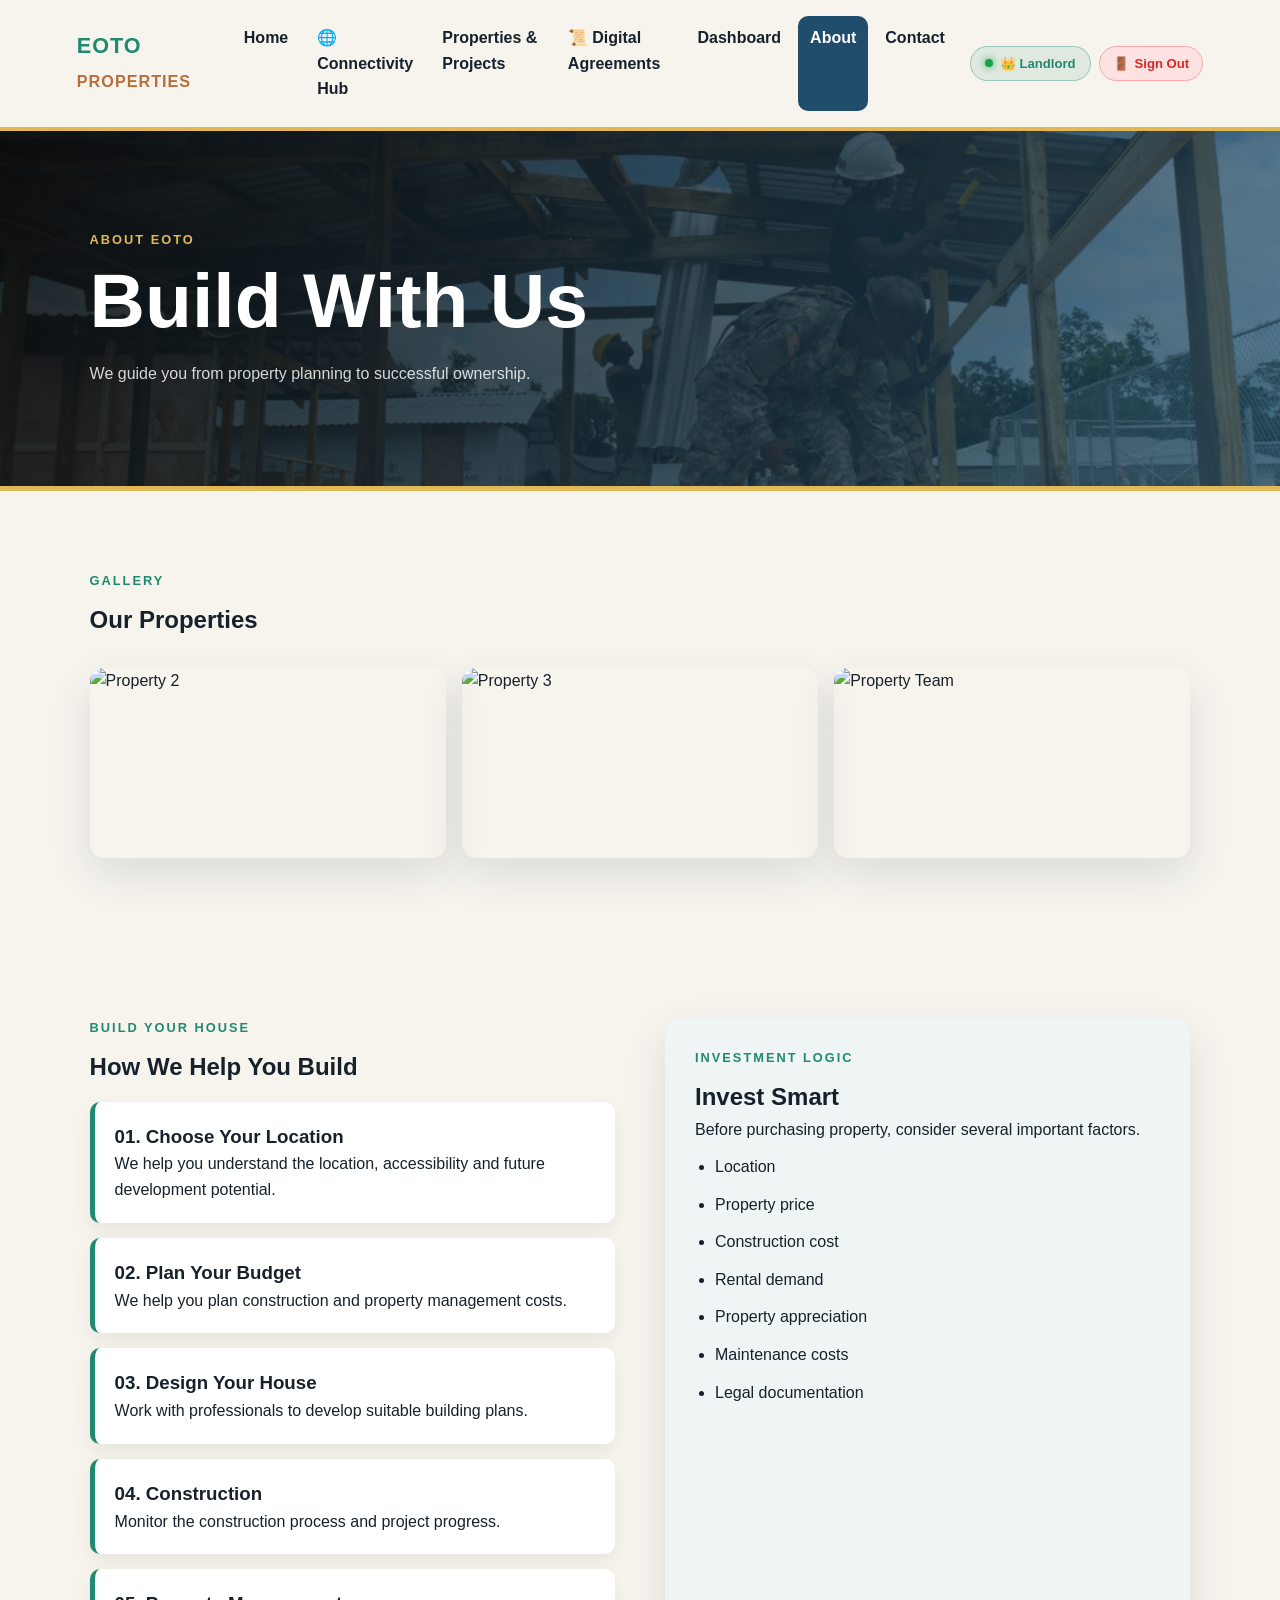
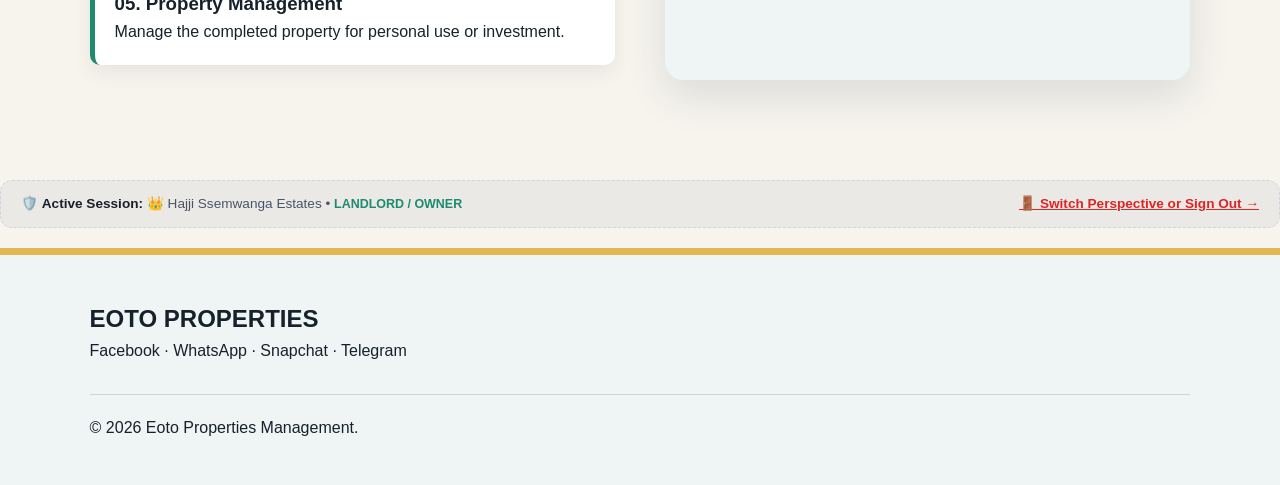
==== about.html @ 965876cd "Initial commit - all HTML, CSS, JS files included" ====
<!DOCTYPE html>
<html lang="en">

<head>

    <meta charset="UTF-8">

    <meta name="viewport"
          content="width=device-width, initial-scale=1.0">

    <title>About Eoto Properties</title>

        <link rel="stylesheet"
            href="css/styles.css">

</head>

<body>


<header class="header">

    <div class="logo">
        EOTO <span>PROPERTIES</span>
    </div>

    <button class="menu-button"
            id="menuButton">
        ☰
    </button>

    <nav id="navigation">
        <a href="home.html">Home</a>
        <a href="connectivity.html">🌐 Connectivity Hub</a>
        <a href="properties.html">Properties & Projects</a>
        <a href="agreements.html">📜 Digital Agreements</a>
        <a href="dashboard.html">Dashboard</a>
        <a href="about.html" class="active">About</a>
        <a href="contact.html">Contact</a>
        <a href="signout.html">Sign Out</a>
    </nav>

</header>


<section class="page-banner about-banner">

    <p class="small-title">
        ABOUT EOTO
    </p>

    <h1>
        Build With Us
    </h1>

    <p>
        We guide you from property planning
        to successful ownership.
    </p>

</section>

<section class="section">

    <p class="small-title">GALLERY</p>

    <h2>Our Properties</h2>

    <div class="gallery">

        <img src="image/properties%202.jpg" alt="Property 2">

        <img src="image/properties%203.webp" alt="Property 3">

        <img src="image/properties%205%20team.webp" alt="Property Team">

    </div>

</section>


<section class="section">

    <div class="two-columns">

        <div>

            <p class="small-title">
                BUILD YOUR HOUSE
            </p>

            <h2>
                How We Help You Build
            </h2>


            <div class="step">

                <h3>
                    01. Choose Your Location
                </h3>

                <p>
                    We help you understand the
                    location, accessibility and
                    future development potential.
                </p>

            </div>


            <div class="step">

                <h3>
                    02. Plan Your Budget
                </h3>

                <p>
                    We help you plan construction
                    and property management costs.
                </p>

            </div>


            <div class="step">

                <h3>
                    03. Design Your House
                </h3>

                <p>
                    Work with professionals to
                    develop suitable building plans.
                </p>

            </div>


            <div class="step">

                <h3>
                    04. Construction
                </h3>

                <p>
                    Monitor the construction process
                    and project progress.
                </p>

            </div>


            <div class="step">

                <h3>
                    05. Property Management
                </h3>

                <p>
                    Manage the completed property
                    for personal use or investment.
                </p>

            </div>

        </div>


        <div class="information-box">

            <p class="small-title">
                INVESTMENT LOGIC
            </p>

            <h2>
                Invest Smart
            </h2>

            <p>
                Before purchasing property,
                consider several important factors.
            </p>

            <ul>

                <li>
                    Location
                </li>

                <li>
                    Property price
                </li>

                <li>
                    Construction cost
                </li>

                <li>
                    Rental demand
                </li>

                <li>
                    Property appreciation
                </li>

                <li>
                    Maintenance costs
                </li>

                <li>
                    Legal documentation
                </li>

            </ul>

        </div>

    </div>

</section>


<footer class="footer">

    <div>

        <h2>
            EOTO PROPERTIES
        </h2>

        <p>
            Facebook · WhatsApp · Snapchat · Telegram
        </p>

    </div>

    <div class="copyright">

        © <span id="year"></span>
        Eoto Properties Management.

    </div>

</footer>


<script src="css/js/script.js"></script>

</body>

</html>
---- css/styles.css ----
/* =================================================
   EOTO PROPERTIES MANAGEMENT
   MAIN CSS FILE
   ================================================= */


/* ---------- COLOUR VARIABLES ---------- */

:root {

    --grey: #17324d;
    --red: #c95858;
    --blue: #1f4d6b;
    --yellow: #e2b857;
    --green: #1f8a70;
    --brown: #b86f3c;
    --glow: #eef5f4;
    --white: #ffffff;
    --dark: #17212b;
    --clean: #f7f4ee;
    --muted: #61707a;
    --line: #d8e1df;
    --shadow: 0 16px 42px rgba(23, 50, 77, 0.12);
    --radius: 18px;

}


/* ---------- GENERAL ---------- */

* {

    box-sizing: border-box;

    margin: 0;

    padding: 0;

}


html {

    scroll-behavior: smooth;

}


body {

    font-family: 'Franklin Gothic Medium', 'Arial Narrow', Arial, sans-serif;
    background: var(--clean);
    color: var(--dark);
    line-height: 1.6;
    overflow-x: hidden;
    -webkit-font-smoothing: antialiased;

}


a {

    text-decoration: none;
    color: inherit;

}


img {

    display: block;
    max-width: 100%;
    height: auto;

}


/* ----------HEADER---------- */

.header {

    position: sticky;

    top: 0;

    z-index: 1000;

    background: rgba(247, 244, 238, 0.96);
    border-bottom: 4px solid var(--yellow);

    display: flex;

    align-items: center;

    justify-content: space-between;

    padding: 16px 6%;

    box-shadow: 0 4px 24px rgba(23, 50, 77, 0.1);
    backdrop-filter: blur(14px);

}


.logo {

    font-size: 1.35rem;

    font-weight: 900;

    color: var(--green);

    letter-spacing: 1px;

}


.logo span {

    color: var(--brown);

    font-size: .75em;

}


nav {

    display: flex;

    gap: 5px;

}


nav a {

    padding:
        9px 12px;

    border-radius: 10px;

    font-weight: bold;

}


nav a:hover,
nav a.active {

    background: var(--blue);
    color: var(--white);

}


.menu-button {

    display: none;

    border: none;

    background: var(--green);

    color: white;

    padding: 10px 14px;

    border-radius: 10px;

    font-size: 20px;

}

/* ---------- HERO ---------- */

.hero {

    min-height: 75vh;

    display: flex;

    align-items: center;

    padding:
        70px 7%;

    background:

        linear-gradient(120deg,
            rgba(23, 50, 77, 0.92),
            rgba(31, 138, 112, 0.72)),

        url("../image/we%20the%20best%20africa.webp") center / cover;

}


.hero-content {

    max-width: 800px;

    color: white;

}


.small-title {

    color: var(--green);

    font-weight: 900;

    letter-spacing: 2px;

    font-size: .8rem;

    margin-bottom: 10px;

}


.hero .small-title {

    color: var(--yellow);

}


h1 {

    font-size:
        clamp(2.3rem, 6vw, 5rem);

    line-height: 1.05;

    margin-bottom: 20px;

}


.hero h1 span {

    color: var(--yellow);

}


.hero p {

    font-size: 1.15rem;

    max-width: 700px;

}


/* ---------- BUTTON ---------- */

.button {

    display: inline-block;

    background: var(--green);

    color: white;

    border:
        2px solid var(--green);

    padding:
        12px 20px;

    border-radius: 12px;

    font-weight: bold;

    cursor: pointer;

    transition: .3s;
    box-shadow: 0 8px 18px rgba(31, 138, 112, 0.2);

}


.button:hover {

    transform:
        translateY(-3px);

    box-shadow:
        var(--shadow);

}

.button:focus-visible,
nav a:focus-visible,
.social-links a:focus-visible {
    outline: 3px solid rgba(226, 184, 87, 0.65);
    outline-offset: 3px;
}


.hero-buttons {

    display: flex;

    gap: 15px;

    margin-top: 28px;

    flex-wrap: wrap;

}


.second-button {

    background: transparent;

    color: var(--yellow);

    border-color:
        var(--yellow);

}


/* ---------- SEARCH ---------- */

.search-box {

    width: 90%;

    max-width: 1100px;

    margin:
        -55px auto 0;

    position: relative;

    background: var(--white);
    border: 1px solid var(--line);

    padding: 25px;

    border-radius:
        var(--radius);

    box-shadow:
        var(--shadow);

}


.search-content {

    display: grid;

    grid-template-columns:
        2fr 1fr auto;

    gap: 12px;

    margin-top: 15px;

}


.search-content input,
.search-content select,
.filter input,
.filter select {

    width: 100%;

    padding: 13px;

    border:
        2px solid var(--line);

    border-radius: 10px;

    font-size: 15px;
    background: var(--clean);
    color: var(--dark);
    transition: border-color .25s, box-shadow .25s;
}

.search-content input:focus,
.search-content select:focus,
.filter input:focus,
.filter select:focus,
.contact-form input:focus,
.contact-form textarea:focus {
    outline: none;
    border-color: var(--green);
    box-shadow: 0 0 0 4px rgba(31, 138, 112, 0.12);
}


/* ---------- SECTIONS ---------- */

.section {

    padding:
        80px 7%;

}


.section-title {

    text-align: center;

    margin-bottom: 35px;

}


.section-title h2 {

    font-size: 2.5rem;

}


/* ---------- PROPERTY CARDS ---------- */

.property-results-heading {
    display: flex;
    justify-content: space-between;
    align-items: flex-end;
    gap: 20px;
    margin: 0 0 24px;
}

.property-results-heading h2 {
    margin: 0;
}

.property-results-heading>p {
    margin: 0 0 4px;
    color: var(--muted);
    font-weight: 600;
}

.property-container {

    display: grid;

    grid-template-columns:
        repeat(3, minmax(0, 1fr));

    gap: 25px;

}


.property-card {

    background: white;

    border-radius:
        var(--radius);

    overflow: hidden;

    box-shadow:
        var(--shadow);

    transition: .3s;
    border: 1px solid rgba(216, 225, 223, 0.8);

}

.property-card--sale {
    border-top: 4px solid var(--green);
}

.property-card--rent {
    border-top: 4px solid var(--brown);
}

.property-card--land {
    border-top: 4px solid var(--yellow);
}


.property-card:hover {

    transform:
        translateY(-8px);
    box-shadow: 0 20px 46px rgba(23, 50, 77, 0.18);

}


.property-image {

    height: 150px;

    background-size: cover;

    background-position: center;

    display: flex;

    justify-content: flex-end;

    align-items: flex-start;

    padding: 14px;

}


.property-image span {

    background: var(--yellow);

    color: var(--brown);

    padding: 6px 10px;

    border-radius: 8px;

    font-weight: bold;

}


.image-one {

    background-image:

        linear-gradient(#0002, #0002),

        url("../image/villa%201%20kampala%20division.webp");

}


.image-two {

    background-image:

        linear-gradient(#0002, #0002),

        url("../image/villa%202%20kampala%20division%20classic.webp");

}


.image-three {

    background-image:

        linear-gradient(#0002, #0002),

        url("../image/villa%203%20kampala%20division%20morden.webp");

}


.image-four {

    background-image:

        linear-gradient(#0002, #0002),

        url("../image/villa%204%20kampala%20division%20uptown.webp");

}


.property-details {

    padding: 22px;

}


.property-details h3 {

    margin-bottom: 5px;

}


.property-details h4 {

    color: var(--brown);

    margin:
        10px 0;

    font-size: 1.15rem;

}


.property-details a {

    display: inline-block;

    margin-top: 12px;

    color: var(--green);

    font-weight: bold;
    transition: color .25s;
}

.property-details a:hover {
    color: var(--brown);
}


/* ---------- INVESTMENT ---------- */

.investment {

    background:

        linear-gradient(135deg,
            var(--green),
            var(--brown));

    color: white;

}


.investment-content {

    width: 86%;

    max-width: 1200px;

    margin: auto;

    padding: 80px 0;

    display: grid;

    grid-template-columns:
        1fr 1fr;

    gap: 50px;

    align-items: center;

}


.investment .small-title {

    color: var(--yellow);

}


.investment h2 {

    font-size: 2.7rem;

}

.investment-highlight {
    color: var(--yellow);
    font-weight: 800;
    margin: 18px 0 8px;
}


.statistics {

    display: grid;

    grid-template-columns:
        repeat(3, 1fr);

    gap: 15px;

}


.statistics div {

    background: var(--glow);

    color: var(--dark);

    padding: 25px;

    border-radius:
        var(--radius);

    text-align: center;

}


.statistics h3 {

    font-size: 2.5rem;

    color: var(--green);

}


/* ---------- PAGE BANNER ---------- */

.page-banner {

    padding:
        80px 7%;

    background:

        linear-gradient(135deg,
            var(--grey),
            var(--blue));

    border-bottom:
        5px solid var(--yellow);

}

.about-banner {
    background:
        linear-gradient(120deg,
            rgba(11, 13, 14, 0.9),
            rgba(31, 77, 107, 0.68)),
        url("../image/build-with-us.png") center / cover;
    min-height: 360px;
    display: flex;
    flex-direction: column;
    justify-content: center;
}


.page-banner h1 {

    color: var(--white);

}


/* ---------- TWO COLUMNS ---------- */

.two-columns {

    display: grid;

    grid-template-columns:
        1fr 1fr;

    gap: 50px;

}


.step {

    background: white;

    padding: 20px;

    margin: 15px 0;

    border-left:
        5px solid var(--green);

    border-radius: 10px;

    box-shadow:
        0 8px 20px #0001;

}


.information-box {

    background:
        var(--glow);

    padding: 30px;

    border-radius:
        var(--radius);

    box-shadow:
        var(--shadow);

}


.information-box li {

    margin: 12px 0;

    margin-left: 20px;

}


/* ---------- FILTER ---------- */

.filter {

    display: grid;

    grid-template-columns:
        2fr 1fr;

    gap: 15px;

    margin-bottom: 30px;

}


/* ---------- CONTACT ---------- */

.contact-page .header {

    background: rgba(247, 244, 238, 0.96);

}


.contact-page .page-banner {

    background: linear-gradient(135deg, var(--grey), var(--blue));

}


.contact-information {

    background: var(--glow);

    padding: 30px;

    border-radius:
        var(--radius);

    box-shadow:
        var(--shadow);

}


.contact-information p {

    margin: 15px 0;

}


.social-links {

    display: flex;

    gap: 10px;

    flex-wrap: wrap;

    margin-top: 20px;

}


.social-links a {

    background: var(--blue);

    padding: 10px 15px;

    border-radius: 10px;

}


.contact-form {

    background: var(--glow);

    padding: 30px;

    border-radius:
        var(--radius);

    box-shadow:
        var(--shadow);

    display: grid;

    gap: 15px;

}


.contact-form input,
.contact-form textarea {

    width: 100%;

    padding: 14px;

    border:
        2px solid var(--line);

    border-radius: 10px;

    font-size: 16px;

}


/* ---------- FOOTER ---------- */

.footer {

    background:
        var(--glow);

    border-top:
        7px solid var(--yellow);

    padding:
        45px 7%;

    display: grid;

    grid-template-columns:
        2fr 1fr 1fr;

    gap: 30px;

}


.copyright {

    grid-column:
        1 / -1;

    border-top:
        1px solid #0002;

    padding-top: 20px;

}


/* ---------- VILLA GALLERY ---------- */

.villa-gallery {

    width: 90%;

    max-width: 1200px;

    margin: 30px auto 60px;

    display: grid;

    grid-template-columns: repeat(auto-fit, minmax(180px, 1fr));

    gap: 12px;

}

.villa-gallery img {

    width: 100%;

    height: 150px;

    object-fit: cover;

    border-radius: 8px;

    box-shadow: var(--shadow);

}


/* ---------- CONTACT GALLERY ---------- */

.contact-gallery {

    width: 100%;

    max-width: 1200px;

    margin: 30px auto 60px;

    display: grid;

    grid-template-columns: repeat(auto-fit, minmax(150px, 1fr));

    gap: 15px;

}

.contact-gallery img {

    width: 100%;

    height: 120px;

    object-fit: cover;

    border-radius: 10px;

    box-shadow: var(--shadow);

    transition: .3s;

}

.contact-gallery img:hover {

    transform: scale(1.05);

    box-shadow: 0 20px 50px rgba(31, 138, 112, 0.25);

}


/* ---------- AUTH ---------- */

.auth-page {

    min-height: 100vh;

    display: grid;

    place-items: center;

    padding: 20px;

    background: linear-gradient(135deg, var(--grey) 0%, var(--blue) 58%, var(--green) 100%);

}


.auth-box {

    width: min(450px, 100%);

    background: var(--white);

    padding: 50px 40px;

    border-radius: 25px;

    box-shadow: 0 20px 60px rgba(0, 0, 0, 0.3);

    animation: slideUp 0.5s ease-out;

}


@keyframes slideUp {

    from {
        opacity: 0;
        transform: translateY(30px);
    }

    to {
        opacity: 1;
        transform: translateY(0);
    }

}


.auth-header {

    text-align: center;

    margin-bottom: 40px;

}


.auth-box .logo {

    font-size: 1.8rem;

    font-weight: 900;

    margin-bottom: 20px;

    letter-spacing: 1px;

}


.auth-box .logo span {

    color: var(--green);

    font-size: 0.8em;

}


.auth-box h1 {

    font-size: 2rem;

    margin: 15px 0 10px;

    color: var(--dark);

}


.auth-subtitle {

    color: var(--muted);

    font-size: 0.95rem;

    margin: 0;

}


.auth-form {

    display: grid;

    gap: 20px;

    margin: 30px 0;

}


.form-group {

    display: flex;

    flex-direction: column;

}


.form-group label {

    font-weight: 600;

    color: var(--dark);

    margin-bottom: 8px;

    font-size: 0.95rem;

}


.auth-box input[type="email"],
.auth-box input[type="password"],
.auth-box input[type="text"] {

    width: 100%;

    padding: 14px 16px;

    border: 2px solid var(--line);

    border-radius: 10px;

    font-size: 16px;

    transition: all 0.3s ease;

    font-family: inherit;

}


.auth-box input:focus {

    outline: none;

    border-color: var(--green);

    box-shadow: 0 0 0 4px rgba(31, 138, 112, 0.12);

}


.password-wrapper {

    position: relative;

    display: flex;

    align-items: center;

}


.password-wrapper input {

    width: 100%;

    padding-right: 45px;

}


.toggle-password {

    position: absolute;

    right: 12px;

    background: none;

    border: none;

    cursor: pointer;

    font-size: 1.2rem;

    padding: 5px 10px;

    transition: transform 0.2s;

}


.toggle-password:hover {

    transform: scale(1.1);

}


.checkbox-group {

    display: flex;

    justify-content: space-between;

    align-items: center;

    gap: 10px;

}


.checkbox-group label {

    display: flex;

    align-items: center;

    gap: 8px;

    margin: 0;

    font-weight: 500;

    cursor: pointer;

}


.checkbox-group input[type="checkbox"] {

    width: 18px;

    height: 18px;

    cursor: pointer;

    accent-color: var(--green);

}


.forgot-password {

    color: var(--green);

    text-decoration: none;

    font-size: 0.9rem;

    font-weight: 500;

    transition: color 0.3s;

}


.forgot-password:hover {

    color: var(--blue);

    text-decoration: underline;

}


.button-full {

    width: 100%;

    padding: 14px;

    font-size: 1rem;

    font-weight: 600;

    border: none;

    background: var(--green);

    color: white;

    border-radius: 10px;

    cursor: pointer;

    transition: all 0.3s ease;

    margin-top: 10px;

}


.button-full:hover {

    background: #176f5b;

    transform: translateY(-2px);

    box-shadow: 0 10px 25px rgba(31, 138, 112, 0.3);

}


.button-full:active {

    transform: translateY(0);

}


.button-full:disabled {

    background: #ccc;

    cursor: not-allowed;

    transform: none;

}


.error-message {

    color: var(--red);

    font-size: 0.85rem;

    margin-top: 5px;

    display: none;

}


.error-message.show {

    display: block;

}


.auth-footer {

    text-align: center;

    padding-top: 20px;

    border-top: 1px solid var(--line);

}


.auth-footer p {

    margin: 15px 0 10px;

    color: var(--muted);

    font-size: 0.95rem;

}


.auth-link {

    color: var(--green);

    text-decoration: none;

    font-weight: 600;

    transition: color 0.3s;

}


.auth-link:hover {

    color: var(--blue);

    text-decoration: underline;

}


.back-home {

    display: inline-block;

    margin-top: 12px;

    color: var(--green);

    text-decoration: aliceblue;

    font-size: 0.9rem;

    font-weight: 300;

    transition: all 0.3s;

}


.back-home:hover {

    transform: translateX(-3px);

    color: var(--green);

}


.password-hint {

    display: block;

    margin-top: 6px;

    color: var(--muted);

    font-size: 0.85rem;

    font-weight: 400;

}


.form-group .auth-link {

    display: inline;

    color: var(--green);

    text-decoration: none;

    font-weight: 500;

    transition: color 0.3s;

}


.form-group .auth-link:hover {

    color: var(--blue);

    text-decoration: underline;

}


/* ========== RESPONSIVE DESIGN ========== */

@media (max-width: 600px) {

    .auth-box {
        padding: 35px 25px;
    }

    .auth-box h1 {
        font-size: 1.6rem;
    }

    .auth-form {
        gap: 16px;
    }

    .checkbox-group {
        flex-direction: column;
        align-items: flex-start;
        gap: 12px;
    }

}


@media (max-width: 400px) {

    .auth-box {
        padding: 25px 20px;
    }

    .auth-box .logo {
        font-size: 1.4rem;
    }

    .auth-box h1 {
        font-size: 1.4rem;
    }

    .auth-subtitle {
        font-size: 0.85rem;
    }

}


/* ---------- SIGN OUT & LOGOUT PAGES ---------- */

.logout-icon {
    width: 70px;
    height: 70px;
    background: var(--green);
    color: white;
    border-radius: 50%;
    display: grid;
    place-items: center;
    font-size: 30px;
}

.signout-page,
.logout-page {
    min-height: 100vh;
    display: flex;
    align-items: center;
    justify-content: center;
    padding: 30px 20px;
    background: radial-gradient(circle at 20% 20%, rgba(31, 138, 112, 0.25) 0%, transparent 40%),
                radial-gradient(circle at 80% 80%, rgba(226, 184, 87, 0.18) 0%, transparent 40%),
                linear-gradient(135deg, var(--grey) 0%, #15273b 50%, #0d1a29 100%);
    position: relative;
    overflow-x: hidden;
}

/* Floating background glow elements */
.signout-decorations,
.logout-decorations {
    position: absolute;
    inset: 0;
    pointer-events: none;
    overflow: hidden;
    z-index: 1;
}

.decoration {
    position: absolute;
    border-radius: 50%;
    filter: blur(60px);
    opacity: 0.35;
    animation: floatGlow 12s ease-in-out infinite alternate;
}

.decoration-1 {
    width: 320px;
    height: 320px;
    background: var(--green);
    top: 5%;
    left: 10%;
}

.decoration-2 {
    width: 280px;
    height: 280px;
    background: var(--yellow);
    bottom: 10%;
    right: 8%;
    animation-delay: -4s;
}

.decoration-3 {
    width: 200px;
    height: 200px;
    background: var(--red);
    top: 40%;
    right: 25%;
    opacity: 0.15;
    animation-delay: -7s;
}

@keyframes floatGlow {
    0% { transform: translate(0, 0) scale(1); }
    100% { transform: translate(30px, 40px) scale(1.1); }
}

.signout-container,
.logout-container {
    position: relative;
    z-index: 2;
    width: 100%;
    max-width: 540px;
    margin: 0 auto;
}

.signout-box,
.logout-box {
    background: rgba(255, 255, 255, 0.98);
    backdrop-filter: blur(20px);
    border-radius: 24px;
    padding: 42px 36px;
    box-shadow: 0 25px 65px rgba(0, 0, 0, 0.35),
                0 0 0 1px rgba(255, 255, 255, 0.3);
    text-align: center;
    position: relative;
    animation: slideUpFade 0.5s cubic-bezier(0.16, 1, 0.3, 1);
}

@keyframes slideUpFade {
    from {
        opacity: 0;
        transform: translateY(24px) scale(0.98);
    }
    to {
        opacity: 1;
        transform: translateY(0) scale(1);
    }
}

.signout-brand-pill {
    display: inline-flex;
    align-items: center;
    gap: 8px;
    background: #edf7f4;
    color: var(--green);
    padding: 6px 14px;
    border-radius: 50px;
    font-size: 0.8rem;
    font-weight: 700;
    letter-spacing: 0.5px;
    margin-bottom: 20px;
    border: 1px solid rgba(31, 138, 112, 0.2);
}

.signout-header h1,
.logout-header h1 {
    font-size: 1.85rem;
    font-weight: 800;
    color: var(--dark);
    margin-bottom: 8px;
    letter-spacing: -0.5px;
}

.signout-subtitle,
.logout-subtitle {
    color: var(--muted);
    font-size: 0.96rem;
    line-height: 1.5;
    margin-bottom: 24px;
}

/* Active Session Badge & Info Card */
.session-info-card {
    background: #f8fafc;
    border: 1px solid #e2e8f0;
    border-radius: 16px;
    padding: 18px 20px;
    margin-bottom: 24px;
    text-align: left;
    box-shadow: inset 0 2px 4px rgba(0,0,0,0.02);
}

.session-user-row {
    display: flex;
    align-items: center;
    gap: 14px;
    padding-bottom: 14px;
    border-bottom: 1px solid #e2e8f0;
    margin-bottom: 14px;
}

.session-avatar {
    width: 48px;
    height: 48px;
    border-radius: 14px;
    background: linear-gradient(135deg, var(--green), var(--blue));
    color: #ffffff;
    display: flex;
    align-items: center;
    justify-content: center;
    font-size: 1.5rem;
    flex-shrink: 0;
    box-shadow: 0 4px 12px rgba(31, 138, 112, 0.3);
}

.session-user-meta {
    flex: 1;
}

.session-user-meta .user-name {
    font-size: 1rem;
    font-weight: 700;
    color: var(--dark);
    margin-bottom: 2px;
}

.session-role-pill {
    display: inline-block;
    padding: 3px 10px;
    border-radius: 20px;
    background: #e0f2fe;
    color: #0284c7;
    font-size: 0.76rem;
    font-weight: 700;
    text-transform: uppercase;
}

.session-details-grid {
    display: grid;
    grid-template-columns: repeat(2, 1fr);
    gap: 10px;
    font-size: 0.82rem;
}

.session-detail-item {
    display: flex;
    flex-direction: column;
}

.session-detail-item .label {
    color: #64748b;
    font-size: 0.72rem;
    text-transform: uppercase;
    font-weight: 600;
}

.session-detail-item .value {
    color: #1e293b;
    font-weight: 700;
}

.session-status-active {
    color: #16a34a !important;
    display: inline-flex;
    align-items: center;
    gap: 5px;
}

.session-status-active::before {
    content: '';
    width: 7px;
    height: 7px;
    border-radius: 50%;
    background: #16a34a;
    box-shadow: 0 0 6px #16a34a;
}

/* Security notice list */
.security-checklist {
    list-style: none;
    margin: 0 0 24px 0;
    padding: 0;
    text-align: left;
    display: flex;
    flex-direction: column;
    gap: 10px;
}

.security-checklist li {
    font-size: 0.86rem;
    color: #475569;
    display: flex;
    align-items: center;
    gap: 10px;
    background: #fcfcfd;
    padding: 8px 12px;
    border-radius: 8px;
    border-left: 3px solid var(--green);
}

.security-checklist li.warning {
    border-left-color: var(--yellow);
}

/* Button layout */
.signout-actions,
.logout-actions {
    display: flex;
    flex-direction: column;
    gap: 12px;
    margin-top: 10px;
}

.button-signout-danger {
    width: 100%;
    padding: 14px 20px;
    border-radius: 12px;
    font-size: 1rem;
    font-weight: 700;
    background: linear-gradient(135deg, #ef4444, #dc2626);
    color: #ffffff;
    border: none;
    cursor: pointer;
    box-shadow: 0 8px 20px rgba(220, 38, 38, 0.28);
    transition: all 0.25s ease;
    display: flex;
    align-items: center;
    justify-content: center;
    gap: 10px;
}

.button-signout-danger:hover {
    background: linear-gradient(135deg, #dc2626, #b91c1c);
    transform: translateY(-2px);
    box-shadow: 0 12px 24px rgba(220, 38, 38, 0.35);
}

.button-signout-cancel {
    width: 100%;
    padding: 13px 20px;
    border-radius: 12px;
    font-size: 0.95rem;
    font-weight: 600;
    background: #f1f5f9;
    color: #334155;
    border: 1px solid #cbd5e1;
    cursor: pointer;
    transition: all 0.2s ease;
    display: flex;
    align-items: center;
    justify-content: center;
    gap: 8px;
    text-decoration: none;
}

.button-signout-cancel:hover {
    background: #e2e8f0;
    color: #0f172a;
    border-color: #94a3b8;
}

.button-signout-switch {
    background: none;
    border: none;
    color: var(--green);
    font-size: 0.88rem;
    font-weight: 600;
    cursor: pointer;
    padding: 6px;
    transition: color 0.2s;
}

.button-signout-switch:hover {
    color: var(--blue);
    text-decoration: underline;
}

/* Success State View */
.signout-success-icon,
.logout-success-icon {
    width: 90px;
    height: 90px;
    margin: 0 auto 20px;
    border-radius: 50%;
    background: #edf7f4;
    display: flex;
    align-items: center;
    justify-content: center;
    position: relative;
    box-shadow: 0 10px 30px rgba(31, 138, 112, 0.2);
}

.signout-success-icon svg,
.logout-success-icon svg {
    width: 56px;
    height: 56px;
}

.circle-path {
    stroke-dasharray: 283;
    stroke-dashoffset: 283;
    animation: drawCircle 0.7s cubic-bezier(0.16, 1, 0.3, 1) forwards;
}

.checkmark-path {
    stroke-dasharray: 60;
    stroke-dashoffset: 60;
    animation: drawCheckmark 0.5s 0.3s ease-out forwards;
}

@keyframes drawCircle {
    to { stroke-dashoffset: 0; }
}

@keyframes drawCheckmark {
    to { stroke-dashoffset: 0; }
}

.logout-message {
    margin-bottom: 24px;
}

.logout-message p {
    color: #334155;
    font-size: 1rem;
    margin-bottom: 6px;
}

.logout-info {
    font-size: 0.88rem;
    color: var(--muted);
}

/* Auto redirect timer & bar */
.signout-timer-box {
    margin: 20px 0 16px;
    padding: 12px 16px;
    background: #f8fafc;
    border-radius: 12px;
    border: 1px solid #e2e8f0;
    font-size: 0.84rem;
    color: #475569;
    display: flex;
    flex-direction: column;
    gap: 8px;
}

.timer-info-row {
    display: flex;
    align-items: center;
    justify-content: space-between;
}

.timer-progress-track {
    width: 100%;
    height: 5px;
    background: #e2e8f0;
    border-radius: 4px;
    overflow: hidden;
}

.timer-progress-fill {
    height: 100%;
    background: var(--green);
    width: 0%;
    transition: width 1s linear;
}

.btn-pause-timer {
    background: none;
    border: none;
    font-size: 0.75rem;
    color: var(--green);
    font-weight: 700;
    cursor: pointer;
    text-decoration: underline;
    padding: 0;
}

.btn-pause-timer:hover {
    color: var(--blue);
}

/* Secondary Actions Grid */
.logout-buttons-grid {
    display: grid;
    grid-template-columns: 1fr 1fr;
    gap: 12px;
    margin-top: 8px;
}

.button-primary {
    background: var(--green);
    color: #ffffff;
    padding: 13px 18px;
    border-radius: 12px;
    font-weight: 700;
    font-size: 0.95rem;
    display: flex;
    align-items: center;
    justify-content: center;
    gap: 8px;
    transition: all 0.25s ease;
    box-shadow: 0 4px 14px rgba(31, 138, 112, 0.25);
    text-decoration: none;
}

.button-primary:hover {
    background: #176f5b;
    transform: translateY(-2px);
    box-shadow: 0 8px 20px rgba(31, 138, 112, 0.35);
}

.button-secondary {
    background: #f1f5f9;
    color: #334155;
    padding: 13px 18px;
    border-radius: 12px;
    font-weight: 600;
    font-size: 0.95rem;
    display: flex;
    align-items: center;
    justify-content: center;
    gap: 8px;
    border: 1px solid #cbd5e1;
    transition: all 0.2s ease;
    text-decoration: none;
}

.button-secondary:hover {
    background: #e2e8f0;
    color: #0f172a;
    border-color: #94a3b8;
}

.button-outline {
    background: transparent;
    color: var(--green);
    border: 1.5px dashed var(--green);
    padding: 12px 18px;
    border-radius: 12px;
    font-weight: 700;
    font-size: 0.92rem;
    display: flex;
    align-items: center;
    justify-content: center;
    gap: 8px;
    transition: all 0.2s ease;
    grid-column: span 2;
    text-decoration: none;
}

.button-outline:hover {
    background: #edf7f4;
    border-style: solid;
}

/* Signout Footer */
.signout-footer,
.logout-footer {
    margin-top: 24px;
    padding-top: 18px;
    border-top: 1px solid #e2e8f0;
    font-size: 0.84rem;
    color: #94a3b8;
}

.logout-social-hints {
    margin-top: 8px;
}

.logout-social-hints a {
    color: var(--green);
    font-weight: 600;
    text-decoration: underline;
}

.logout-social-hints a:hover {
    color: var(--blue);
}

/* Inline Role Switcher Drawer */
.role-switch-drawer {
    display: none;
    margin-top: 16px;
    padding: 16px;
    background: #f8fafc;
    border: 1px dashed #cbd5e1;
    border-radius: 14px;
    animation: fadeIn 0.3s ease;
}

.role-switch-drawer.show {
    display: block;
}

.role-switch-drawer h4 {
    font-size: 0.82rem;
    text-transform: uppercase;
    color: #64748b;
    margin-bottom: 10px;
    letter-spacing: 0.5px;
}

@keyframes fadeIn {
    from { opacity: 0; transform: translateY(-6px); }
    to { opacity: 1; transform: translateY(0); }
}

@media (max-width: 520px) {
    .signout-box,
    .logout-box {
        padding: 30px 20px;
        border-radius: 20px;
    }

    .signout-header h1,
    .logout-header h1 {
        font-size: 1.5rem;
    }

    .logout-buttons-grid {
        grid-template-columns: 1fr;
    }

    .button-outline {
        grid-column: span 1;
    }

    .session-details-grid {
        grid-template-columns: 1fr;
    }
}


/* ---------- DASHBOARD ---------- */

.dashboard {

    background:
        var(--clean);

    min-height: 100vh;

}


.sidebar {

    width: 260px;

    min-height: 100vh;

    background: var(--grey);

    color: white;

    position: fixed;

    left: 0;

    top: 0;

    padding: 25px 15px;

}


.sidebar .logo {

    display: block;

    color: var(--yellow);

    padding: 15px;

    margin-bottom: 25px;

}


.sidebar .logo span {

    color: rgb(249, 230, 16);

}


.sidebar a {

    display: block;

    padding: 14px 16px;

    border-radius: 10px;

    margin: 5px 0;

}


.sidebar a:hover,
.sidebar a.active {

    background:
        var(--green);

}


.dashboard-main {

    margin-left: 260px;

    padding: 40px;

}


.dashboard-menu {

    display: none;

}

/* ---------- POLISHED SURFACES ---------- */

.page-banner .small-title {
    color: var(--yellow);
}

.page-banner>p:not(.small-title),
.page-banner>h2 {
    color: rgba(255, 255, 255, 0.82);
    max-width: 720px;
}

.gallery {
    width: 100%;
    max-width: 1200px;
    margin: 28px auto 0;
    display: grid;
    grid-template-columns: repeat(auto-fit, minmax(220px, 1fr));
    gap: 16px;
}

.gallery img {
    width: 100%;
    height: 190px;
    object-fit: cover;
    border-radius: 14px;
    box-shadow: var(--shadow);
    transition: transform .3s ease, box-shadow .3s ease;
}

.gallery img:hover {
    transform: translateY(-4px);
    box-shadow: 0 20px 44px rgba(23, 50, 77, 0.2);
}

.property-image img {
    width: 100%;
    height: 100%;
    object-fit: cover;
}

.property-features {
    color: var(--muted);
    font-size: .95rem;
}

.property-highlight {
    color: var(--brown);
    font-weight: 700;
    margin: 10px 0;
}

::selection {
    background: var(--yellow);
    color: var(--grey);
}


.dashboard-header {

    display: flex;

    justify-content: space-between;

    align-items: center;

    margin-bottom: 30px;

}


.dashboard-cards {

    display: grid;

    grid-template-columns:
        repeat(4, 1fr);

    gap: 18px;

}


.dashboard-cards>div {

    background:
        var(--white);

    padding: 25px;

    border-radius:
        var(--radius);

    box-shadow:
        var(--shadow);

}


.dashboard-cards h2 {

    color: var(--brown);

}


.dashboard-panel {

    background:
        var(--white);

    margin-top: 25px;

    padding: 25px;

    border-radius:
        var(--radius);

    box-shadow:
        var(--shadow);

}


.progress {

    margin: 25px 0;

}


.progress p {

    display: flex;

    justify-content: space-between;

}


.progress>div {

    height: 12px;

    background: #ddd;

    border-radius: 10px;

    overflow: hidden;

}


.progress i {

    display: block;

    height: 100%;

    background:
        var(--green);

}


.quick-actions {

    display: grid;

    grid-template-columns:
        repeat(4, 1fr);

    gap: 15px;

}


.quick-actions a {

    background:
        var(--blue);

    padding: 20px;

    border-radius: 12px;

    font-weight: bold;
    color: var(--white);
    transition: transform .25s ease, background .25s ease;
}

.quick-actions a:hover {
    background: var(--green);
    transform: translateY(-3px);
}


/* ---------- ANIMATION ---------- */

.animation {

    opacity: 0;

    transform:
        translateY(30px);

    transition:
        .8s;

}


.animation.show {

    opacity: 1;

    transform:
        translateY(0);

}


/* ---------- RESPONSIVE DESIGN ---------- */

@media (max-width: 1100px) {

    .property-container {
        grid-template-columns: repeat(2, minmax(0, 1fr));
    }

    .dashboard-cards,
    .quick-actions {
        grid-template-columns: repeat(2, minmax(0, 1fr));
    }

    .footer {
        grid-template-columns: repeat(2, minmax(0, 1fr));
    }

    .investment-content {
        grid-template-columns: 1fr;
    }

}

@media (max-width: 900px) {

    .menu-button {
        display: block;
    }

    nav {
        display: none;
        position: absolute;
        top: 100%;
        left: 0;
        width: 100%;
        background: var(--glow);
        padding: 15px;
        flex-direction: column;
        box-shadow: var(--shadow);
    }

    nav.open {
        display: flex;
    }

    .property-container,
    .dashboard-cards,
    .statistics,
    .footer {
        grid-template-columns: 1fr 1fr;
    }

    .two-columns,
    .investment-content,
    .search-content,
    .filter {
        grid-template-columns: 1fr;
    }

    .sidebar {
        transform: translateX(-100%);
        transition: .3s;
        z-index: 2000;
    }

    .sidebar.open {
        transform: translateX(0);
    }

    .dashboard-main {
        margin-left: 0;
    }

    .dashboard-menu {
        display: block;
        background: var(--green);
        color: #1F2937;
        border: none;
        padding: 12px 18px;
        border-radius: 10px;
        margin-bottom: 20px;
    }

    .hero {
        min-height: 60vh;
        padding-top: 60px;
        padding-bottom: 60px;
    }

}


@media (max-width: 600px) {

    .property-results-heading {
        align-items: flex-start;
        flex-direction: column;
        gap: 8px;
    }

    .property-container,
    .dashboard-cards,
    .statistics,
    .quick-actions,
    .footer {
        grid-template-columns: 1fr;
    }

    .search-content,
    .filter {
        grid-template-columns: 1fr;
    }

    .hero {
        min-height: 70vh;
        padding: 50px 6%;
    }

    .hero-buttons {
        flex-direction: column;
        align-items: stretch;
    }

    .button,
    .second-button {
        width: 100%;
        text-align: center;
    }

    .section {
        padding: 55px 6%;
    }

    .section-title h2 {
        font-size: 2rem;
    }

    .footer {
        padding: 35px 6%;
    }

    .header {
        padding: 14px 5%;
    }

    .logo {
        font-size: 1.1rem;
    }

}

@media (max-width: 480px) {

    .auth-box,
    .contact-form,
    .contact-information,
    .information-box {
        padding: 22px 18px;
    }

    .auth-box h1,
    .section-title h2,
    .investment h2,
    .page-banner h1 {
        font-size: 1.8rem;
    }

    .search-box {
        width: 92%;
        padding: 18px 14px;
        margin-top: -30px;
    }

    .property-card {
        border-radius: 14px;
    }

    .property-details {
        padding: 16px;
    }

    .dashboard-main {
        padding: 20px 15px;
    }

    .dashboard-header {
        flex-direction: column;
        align-items: flex-start;
        gap: 12px;
    }

    .sidebar {
        width: 220px;
    }

}

/* ===================================================
   REAL ESTATE CONNECTIVITY & ECOSYSTEM EXTENSIONS
   =================================================== */

/* Color & Variable Accents */
:root {
    --accent-build: #ea580c;
    --accent-build-bg: #fff7ed;
    --accent-sell: #2563eb;
    --accent-sell-bg: #eff6ff;
    --accent-rent: #0d9488;
    --accent-rent-bg: #f0fdfa;
    --accent-maintain: #7c3aed;
    --accent-maintain-bg: #f5f3ff;
    --gold-accent: #d97706;
    --paper-bg: #ffffff;
    --paper-border: #e2e8f0;
}

/* Nav Connectivity Pill */
.nav-pill-highlight {
    background: linear-gradient(135deg, var(--green), #14614f) !important;
    color: #ffffff !important;
    border-radius: 999px !important;
    padding: 8px 18px !important;
    font-weight: 700 !important;
    box-shadow: 0 4px 14px rgba(31, 138, 112, 0.35) !important;
    transition: all 0.3s ease !important;
}

.nav-pill-highlight:hover {
    transform: translateY(-2px);
    box-shadow: 0 6px 18px rgba(31, 138, 112, 0.5) !important;
}

/* Active Role Badge in Header */
.active-role-indicator {
    display: inline-flex;
    align-items: center;
    gap: 8px;
    background: #eef5f4;
    border: 1px solid #c7ddda;
    border-radius: 20px;
    padding: 6px 14px;
    font-size: 0.85rem;
    font-weight: 600;
    color: var(--blue);
}

.active-role-indicator span.dot {
    width: 8px;
    height: 8px;
    background-color: #22c55e;
    border-radius: 50%;
    box-shadow: 0 0 8px #22c55e;
    display: inline-block;
}

/* Ecosystem Banner */
.connectivity-banner {
    background: linear-gradient(135deg, #0d2438 0%, #17324d 50%, #1f4d6b 100%);
    color: #ffffff;
    padding: 70px 6% 80px;
    position: relative;
    overflow: hidden;
    text-align: center;
}

.connectivity-banner::after {
    content: '';
    position: absolute;
    top: -50%;
    right: -20%;
    width: 600px;
    height: 600px;
    background: radial-gradient(circle, rgba(226, 184, 87, 0.15) 0%, transparent 70%);
    border-radius: 50%;
    pointer-events: none;
}

.connectivity-banner h1 {
    font-size: 2.8rem;
    margin: 12px 0 16px;
    font-weight: 800;
    letter-spacing: -0.5px;
}

.connectivity-banner h1 span {
    color: var(--yellow);
    background: linear-gradient(120deg, #fcd34d, #f59e0b);
    -webkit-background-clip: text;
    -webkit-text-fill-color: transparent;
}

.connectivity-banner p {
    font-size: 1.15rem;
    max-width: 800px;
    margin: 0 auto 30px;
    color: #cbd5e1;
    line-height: 1.7;
}

/* Connectivity Pillars Grid */
.pillars-grid {
    display: grid;
    grid-template-columns: repeat(auto-fit, minmax(260px, 1fr));
    gap: 24px;
    max-width: 1240px;
    margin: -45px auto 40px;
    padding: 0 20px;
    position: relative;
    z-index: 10;
}

.pillar-card {
    background: #ffffff;
    border-radius: 18px;
    padding: 28px 24px;
    box-shadow: 0 14px 34px rgba(15, 36, 56, 0.08);
    border: 1px solid rgba(216, 225, 223, 0.7);
    transition: transform 0.3s ease, box-shadow 0.3s ease, border-color 0.3s ease;
    display: flex;
    flex-direction: column;
    position: relative;
    overflow: hidden;
}

.pillar-card::before {
    content: '';
    position: absolute;
    top: 0;
    left: 0;
    right: 0;
    height: 5px;
}

.pillar-card.pillar-build::before {
    background: var(--accent-build);
}

.pillar-card.pillar-sell::before {
    background: var(--accent-sell);
}

.pillar-card.pillar-rent::before {
    background: var(--accent-rent);
}

.pillar-card.pillar-maintain::before {
    background: var(--accent-maintain);
}

.pillar-card:hover {
    transform: translateY(-6px);
    box-shadow: 0 20px 42px rgba(15, 36, 56, 0.14);
}

.pillar-icon-box {
    width: 56px;
    height: 56px;
    border-radius: 14px;
    display: flex;
    align-items: center;
    justify-content: center;
    font-size: 1.8rem;
    margin-bottom: 18px;
}

.pillar-build .pillar-icon-box {
    background: var(--accent-build-bg);
    color: var(--accent-build);
}

.pillar-sell .pillar-icon-box {
    background: var(--accent-sell-bg);
    color: var(--accent-sell);
}

.pillar-rent .pillar-icon-box {
    background: var(--accent-rent-bg);
    color: var(--accent-rent);
}

.pillar-maintain .pillar-icon-box {
    background: var(--accent-maintain-bg);
    color: var(--accent-maintain);
}

.pillar-card h3 {
    font-size: 1.35rem;
    margin-bottom: 8px;
    color: var(--dark);
}

.pillar-relationship-tag {
    font-size: 0.78rem;
    font-weight: 700;
    text-transform: uppercase;
    letter-spacing: 0.6px;
    margin-bottom: 12px;
    display: inline-block;
    padding: 4px 10px;
    border-radius: 6px;
}

.pillar-build .pillar-relationship-tag {
    background: #ffedd5;
    color: #c2410c;
}

.pillar-sell .pillar-relationship-tag {
    background: #dbeafe;
    color: #1d4ed8;
}

.pillar-rent .pillar-relationship-tag {
    background: #ccfbf1;
    color: #0f766e;
}

.pillar-maintain .pillar-relationship-tag {
    background: #ede9fe;
    color: #6d28d9;
}

.pillar-card p {
    color: var(--muted);
    font-size: 0.94rem;
    line-height: 1.6;
    margin-bottom: 20px;
    flex-grow: 1;
}

.pillar-features-list {
    list-style: none;
    margin-bottom: 20px;
}

.pillar-features-list li {
    font-size: 0.88rem;
    color: #334155;
    margin-bottom: 8px;
    display: flex;
    align-items: center;
    gap: 8px;
}

.pillar-features-list li::before {
    content: "✓";
    font-weight: bold;
    color: var(--green);
}

.pillar-action-btn {
    display: block;
    width: 100%;
    padding: 12px;
    text-align: center;
    border-radius: 10px;
    font-weight: 700;
    font-size: 0.92rem;
    border: none;
    cursor: pointer;
    transition: background 0.2s, transform 0.2s;
    text-decoration: none;
}

.pillar-build .pillar-action-btn {
    background: #ea580c;
    color: white;
}

.pillar-sell .pillar-action-btn {
    background: #2563eb;
    color: white;
}

.pillar-rent .pillar-action-btn {
    background: #0d9488;
    color: white;
}

.pillar-maintain .pillar-action-btn {
    background: #7c3aed;
    color: white;
}

.pillar-action-btn:hover {
    filter: brightness(1.1);
    transform: translateY(-2px);
}

/* Visual Relationship Map Flow */
.relationship-flow-section {
    background: #ffffff;
    border-radius: 20px;
    padding: 40px 30px;
    margin: 40px auto;
    max-width: 1200px;
    box-shadow: var(--shadow);
    border: 1px solid var(--line);
}

.flow-title {
    text-align: center;
    margin-bottom: 35px;
}

.flow-title h2 {
    font-size: 1.8rem;
    color: var(--dark);
}

.flow-title p {
    color: var(--muted);
    font-size: 0.95rem;
}

.flow-matrix {
    display: grid;
    grid-template-columns: repeat(auto-fit, minmax(280px, 1fr));
    gap: 22px;
}

.flow-item {
    background: #f8fafc;
    border: 1px solid #e2e8f0;
    border-radius: 14px;
    padding: 20px;
    position: relative;
    transition: all 0.25s ease;
}

.flow-item:hover {
    border-color: var(--green);
    background: #ffffff;
    box-shadow: 0 8px 24px rgba(31, 138, 112, 0.1);
}

.flow-parties {
    display: flex;
    align-items: center;
    justify-content: space-between;
    margin-bottom: 14px;
}

.party-bubble {
    background: #ffffff;
    border: 1px solid #cbd5e1;
    border-radius: 10px;
    padding: 8px 12px;
    font-size: 0.85rem;
    font-weight: 700;
    text-align: center;
    box-shadow: 0 2px 6px rgba(0, 0, 0, 0.04);
}

.flow-arrow-badge {
    display: flex;
    flex-direction: column;
    align-items: center;
    font-size: 0.75rem;
    font-weight: 700;
    color: var(--green);
}

.flow-arrow-badge span {
    font-size: 1.2rem;
    line-height: 1;
}

.flow-item h4 {
    font-size: 1.05rem;
    margin-bottom: 6px;
    color: var(--dark);
}

.flow-item p {
    font-size: 0.85rem;
    color: var(--muted);
    line-height: 1.5;
    margin-bottom: 14px;
}

.flow-agreement-preview {
    font-size: 0.78rem;
    background: #eef5f4;
    color: var(--green);
    padding: 6px 10px;
    border-radius: 6px;
    font-weight: 600;
    display: inline-flex;
    align-items: center;
    gap: 6px;
}

/* Smart Matchmaker Widget */
.matchmaker-widget {
    background: linear-gradient(135deg, #17324d 0%, #1e4669 100%);
    color: #ffffff;
    border-radius: 20px;
    padding: 36px 30px;
    margin: 40px auto;
    max-width: 1200px;
    box-shadow: 0 16px 40px rgba(15, 36, 56, 0.18);
}

.matchmaker-header {
    text-align: center;
    margin-bottom: 28px;
}

.matchmaker-header h2 {
    font-size: 1.85rem;
    margin-bottom: 8px;
    color: #ffffff;
}

.matchmaker-header h2 span {
    color: var(--yellow);
}

.matchmaker-header p {
    color: #94a3b8;
    font-size: 0.95rem;
}

.matchmaker-form {
    display: grid;
    grid-template-columns: repeat(auto-fit, minmax(220px, 1fr)) auto;
    gap: 16px;
    align-items: flex-end;
    background: rgba(255, 255, 255, 0.08);
    backdrop-filter: blur(8px);
    border: 1px solid rgba(255, 255, 255, 0.15);
    padding: 24px;
    border-radius: 16px;
}

.match-field label {
    display: block;
    font-size: 0.82rem;
    text-transform: uppercase;
    letter-spacing: 0.5px;
    font-weight: 700;
    margin-bottom: 8px;
    color: var(--yellow);
}

.match-field select,
.match-field input {
    width: 100%;
    padding: 12px 14px;
    border-radius: 10px;
    border: 1px solid #cbd5e1;
    background: #ffffff;
    color: var(--dark);
    font-size: 0.92rem;
    outline: none;
    font-family: inherit;
}

.match-submit-btn {
    background: linear-gradient(135deg, var(--yellow), #f59e0b);
    color: #0f172a;
    font-weight: 800;
    font-size: 0.95rem;
    padding: 13px 28px;
    border: none;
    border-radius: 10px;
    cursor: pointer;
    box-shadow: 0 4px 15px rgba(226, 184, 87, 0.4);
    transition: transform 0.2s, filter 0.2s;
    height: 48px;
    white-space: nowrap;
}

.match-submit-btn:hover {
    transform: translateY(-2px);
    filter: brightness(1.1);
}

/* Match Results Section */
.match-results-container {
    margin-top: 30px;
    display: grid;
    grid-template-columns: repeat(auto-fill, minmax(320px, 1fr));
    gap: 20px;
}

.match-result-card {
    background: #ffffff;
    border-radius: 14px;
    padding: 20px;
    color: var(--dark);
    box-shadow: 0 8px 24px rgba(0, 0, 0, 0.1);
    border: 1px solid #e2e8f0;
    display: flex;
    flex-direction: column;
    gap: 12px;
}

.match-card-top {
    display: flex;
    align-items: center;
    gap: 14px;
}

.match-avatar {
    width: 52px;
    height: 52px;
    border-radius: 12px;
    background: #f1f5f9;
    display: flex;
    align-items: center;
    justify-content: center;
    font-size: 1.6rem;
    flex-shrink: 0;
}

.match-meta h4 {
    font-size: 1.05rem;
    margin-bottom: 2px;
    color: var(--dark);
}

.match-meta p {
    font-size: 0.8rem;
    color: var(--muted);
}

.match-stats-row {
    display: flex;
    gap: 10px;
    background: #f8fafc;
    padding: 8px 12px;
    border-radius: 8px;
    font-size: 0.8rem;
}

.match-stats-row div {
    flex: 1;
}

.match-stats-row strong {
    display: block;
    color: var(--blue);
}

.match-card-actions {
    display: flex;
    gap: 10px;
    margin-top: auto;
}

.btn-connect-sm {
    flex: 1;
    background: var(--green);
    color: #ffffff;
    text-align: center;
    padding: 9px;
    border-radius: 8px;
    font-weight: 700;
    font-size: 0.84rem;
    border: none;
    cursor: pointer;
    text-decoration: none;
    transition: background 0.2s;
}

.btn-connect-sm:hover {
    background: #176a56;
}

.btn-view-profile-sm {
    background: #f1f5f9;
    color: #334155;
    padding: 9px 14px;
    border-radius: 8px;
    font-weight: 600;
    font-size: 0.84rem;
    text-decoration: none;
    border: none;
    cursor: pointer;
}

.btn-view-profile-sm:hover {
    background: #e2e8f0;
}

/* Digital Agreement Studio */
.agreement-studio {
    max-width: 1240px;
    margin: 40px auto;
    padding: 0 20px;
}

.studio-grid {
    display: grid;
    grid-template-columns: 380px 1fr;
    gap: 28px;
    align-items: start;
}

@media (max-width: 960px) {
    .studio-grid {
        grid-template-columns: 1fr;
    }
}

.studio-controls {
    background: #ffffff;
    border-radius: 18px;
    padding: 26px;
    box-shadow: var(--shadow);
    border: 1px solid var(--line);
    position: sticky;
    top: 90px;
}

.control-heading {
    font-size: 1.25rem;
    color: var(--dark);
    margin-bottom: 16px;
    display: flex;
    align-items: center;
    gap: 10px;
}

.agreement-type-selector {
    display: flex;
    flex-direction: column;
    gap: 10px;
    margin-bottom: 24px;
}

.type-btn {
    display: flex;
    align-items: center;
    gap: 12px;
    padding: 12px 14px;
    border-radius: 10px;
    border: 1px solid #cbd5e1;
    background: #f8fafc;
    cursor: pointer;
    font-size: 0.88rem;
    font-weight: 600;
    text-align: left;
    color: #334155;
    transition: all 0.2s;
}

.type-btn:hover {
    background: #eef5f4;
    border-color: var(--green);
}

.type-btn.active {
    background: #eef5f4;
    border-color: var(--green);
    color: var(--green);
    font-weight: 700;
    box-shadow: 0 2px 8px rgba(31, 138, 112, 0.15);
}

.type-btn span.icon {
    font-size: 1.25rem;
}

/* Agreement Document Paper View */
.document-paper-container {
    background: #e2e8f0;
    padding: 30px;
    border-radius: 18px;
    box-shadow: inset 0 2px 10px rgba(0, 0, 0, 0.06);
}

.document-paper {
    background: var(--paper-bg);
    border-radius: 4px;
    padding: 48px 45px;
    box-shadow: 0 8px 30px rgba(0, 0, 0, 0.12);
    font-family: 'Times New Roman', Georgia, serif;
    color: #1e293b;
    position: relative;
    border: 1px solid #cbd5e1;
}

.document-paper::before {
    content: 'EOTO VERIFIED';
    position: absolute;
    top: 45%;
    left: 50%;
    transform: translate(-50%, -50%) rotate(-30deg);
    font-size: 4rem;
    font-weight: 900;
    color: rgba(31, 138, 112, 0.04);
    letter-spacing: 6px;
    pointer-events: none;
}

.doc-header {
    display: flex;
    justify-content: space-between;
    align-items: flex-start;
    border-bottom: 2px solid #0f172a;
    padding-bottom: 20px;
    margin-bottom: 26px;
}

.doc-logo {
    font-family: 'Franklin Gothic Medium', Arial, sans-serif;
    font-weight: 900;
    font-size: 1.4rem;
    color: var(--grey);
}

.doc-logo span {
    color: var(--yellow);
}

.doc-serial {
    font-family: monospace;
    font-size: 0.8rem;
    color: #64748b;
    text-align: right;
}

.doc-title {
    text-align: center;
    margin: 20px 0 25px;
}

.doc-title h2 {
    font-size: 1.6rem;
    text-transform: uppercase;
    letter-spacing: 1px;
    color: #0f172a;
    margin-bottom: 6px;
}

.doc-subtitle {
    font-style: italic;
    color: #475569;
    font-size: 0.95rem;
}

.doc-section {
    margin-bottom: 20px;
    font-size: 0.96rem;
    line-height: 1.7;
}

.doc-section h4 {
    font-family: 'Franklin Gothic Medium', Arial, sans-serif;
    font-size: 1rem;
    color: #0f172a;
    text-transform: uppercase;
    margin-bottom: 8px;
    border-bottom: 1px solid #e2e8f0;
    padding-bottom: 4px;
}

.doc-parties-grid {
    display: grid;
    grid-template-columns: 1fr 1fr;
    gap: 20px;
    background: #f8fafc;
    padding: 16px;
    border-radius: 8px;
    border: 1px solid #e2e8f0;
    margin-bottom: 20px;
    font-family: 'Franklin Gothic Medium', Arial, sans-serif;
}

.party-col strong {
    color: var(--blue);
    display: block;
    font-size: 0.85rem;
    text-transform: uppercase;
}

.party-col p {
    font-size: 0.95rem;
    margin-top: 4px;
}

/* Signature Block */
.signatures-block {
    display: grid;
    grid-template-columns: 1fr 1fr;
    gap: 30px;
    margin-top: 40px;
    padding-top: 25px;
    border-top: 1px dashed #cbd5e1;
    font-family: 'Franklin Gothic Medium', Arial, sans-serif;
}

.sig-box {
    border: 1px solid #cbd5e1;
    border-radius: 8px;
    padding: 14px;
    background: #fbfcfe;
}

.sig-box-title {
    font-size: 0.82rem;
    text-transform: uppercase;
    color: #64748b;
    font-weight: 700;
    margin-bottom: 8px;
}

.sig-preview {
    height: 70px;
    display: flex;
    align-items: center;
    justify-content: center;
    border-bottom: 1px solid #94a3b8;
    margin-bottom: 8px;
    font-family: 'Brush Script MT', 'Dancing Script', cursive, sans-serif;
    font-size: 1.8rem;
    color: #0369a1;
}

.sig-preview img {
    max-height: 60px;
    max-width: 100%;
}

.sig-meta {
    font-size: 0.78rem;
    color: #64748b;
    display: flex;
    justify-content: space-between;
}

/* Digital Signature Canvas & Controls */
.signature-tool-box {
    background: #ffffff;
    border: 1px solid #cbd5e1;
    border-radius: 12px;
    padding: 18px;
    margin-top: 20px;
}

.canvas-wrapper {
    background: #ffffff;
    border: 2px dashed #94a3b8;
    border-radius: 8px;
    margin-bottom: 12px;
    position: relative;
    overflow: hidden;
}

.canvas-wrapper canvas {
    display: block;
    width: 100%;
    height: 120px;
    cursor: crosshair;
}

.canvas-placeholder-text {
    position: absolute;
    top: 50%;
    left: 50%;
    transform: translate(-50%, -50%);
    font-size: 0.85rem;
    color: #94a3b8;
    pointer-events: none;
    font-style: italic;
}

.signature-buttons {
    display: flex;
    gap: 8px;
    justify-content: flex-end;
}

.btn-secondary-sm {
    background: #f1f5f9;
    border: 1px solid #cbd5e1;
    padding: 7px 12px;
    border-radius: 6px;
    font-size: 0.8rem;
    cursor: pointer;
    font-weight: 600;
}

.btn-secondary-sm:hover {
    background: #e2e8f0;
}

.btn-primary-sm {
    background: var(--green);
    color: #ffffff;
    border: none;
    padding: 7px 16px;
    border-radius: 6px;
    font-size: 0.8rem;
    cursor: pointer;
    font-weight: 700;
}

.btn-primary-sm:hover {
    background: #176a56;
}

/* Role Switcher in Dashboard */
.role-navigation-strip {
    background: #ffffff;
    border: 1px solid var(--line);
    border-radius: 14px;
    padding: 12px 18px;
    margin-bottom: 24px;
    display: flex;
    align-items: center;
    justify-content: space-between;
    flex-wrap: wrap;
    gap: 12px;
    box-shadow: 0 4px 14px rgba(0, 0, 0, 0.03);
}

.role-buttons-group {
    display: flex;
    align-items: center;
    gap: 8px;
    flex-wrap: wrap;
}

.role-pill {
    padding: 8px 16px;
    border-radius: 30px;
    border: 1px solid #cbd5e1;
    background: #f8fafc;
    color: #334155;
    font-size: 0.86rem;
    font-weight: 700;
    cursor: pointer;
    display: flex;
    align-items: center;
    gap: 6px;
    transition: all 0.2s ease;
}

.role-pill:hover {
    border-color: var(--blue);
    background: #f0f7ff;
}

.role-pill.active {
    background: var(--blue);
    color: #ffffff;
    border-color: var(--blue);
    box-shadow: 0 4px 12px rgba(31, 77, 107, 0.25);
}

.role-pill.active.role-build {
    background: #ea580c;
    border-color: #ea580c;
}

.role-pill.active.role-sell {
    background: #2563eb;
    border-color: #2563eb;
}

.role-pill.active.role-rent {
    background: #0d9488;
    border-color: #0d9488;
}

.role-pill.active.role-maintain {
    background: #7c3aed;
    border-color: #7c3aed;
}

/* Modals */
.modal-overlay {
    position: fixed;
    top: 0;
    left: 0;
    right: 0;
    bottom: 0;
    background: rgba(15, 23, 42, 0.65);
    backdrop-filter: blur(4px);
    display: flex;
    align-items: center;
    justify-content: center;
    z-index: 9999;
    padding: 20px;
    opacity: 0;
    visibility: hidden;
    transition: all 0.25s ease;
}

.modal-overlay.open {
    opacity: 1;
    visibility: visible;
}

.modal-box {
    background: #ffffff;
    border-radius: 18px;
    width: 100%;
    max-width: 580px;
    max-height: 90vh;
    overflow-y: auto;
    box-shadow: 0 25px 60px rgba(0, 0, 0, 0.25);
    border: 1px solid var(--line);
    transform: translateY(20px);
    transition: transform 0.25s ease;
}

.modal-overlay.open .modal-box {
    transform: translateY(0);
}

.modal-header {
    padding: 20px 24px;
    border-bottom: 1px solid var(--line);
    display: flex;
    align-items: center;
    justify-content: space-between;
}

.modal-header h3 {
    font-size: 1.25rem;
    color: var(--dark);
}

.modal-close-btn {
    background: #f1f5f9;
    border: none;
    width: 32px;
    height: 32px;
    border-radius: 50%;
    cursor: pointer;
    font-size: 1rem;
    display: flex;
    align-items: center;
    justify-content: center;
}

.modal-body {
    padding: 24px;
}

.modal-footer {
    padding: 16px 24px;
    background: #f8fafc;
    border-top: 1px solid var(--line);
    border-radius: 0 0 18px 18px;
    display: flex;
    justify-content: flex-end;
    gap: 10px;
}

/* Toast Notifications */
.toast-msg {
    position: fixed;
    bottom: 24px;
    right: 24px;
    background: #0f172a;
    color: #ffffff;
    padding: 14px 22px;
    border-radius: 12px;
    box-shadow: 0 10px 30px rgba(0, 0, 0, 0.25);
    display: flex;
    align-items: center;
    gap: 12px;
    font-size: 0.92rem;
    font-weight: 600;
    z-index: 10000;
    transform: translateY(100px);
    opacity: 0;
    transition: all 0.3s cubic-bezier(0.16, 1, 0.3, 1);
    border-left: 4px solid var(--green);
}

.toast-msg.show {
    transform: translateY(0);
    opacity: 1;
}

/* Demo Role Login Bar on Auth Pages */
.demo-role-box {
    margin-top: 22px;
    padding-top: 18px;
    border-top: 1px solid #e2e8f0;
    text-align: center;
}

.demo-role-box p {
    font-size: 0.8rem;
    color: #64748b;
    margin-bottom: 10px;
    text-transform: uppercase;
    letter-spacing: 0.5px;
    font-weight: 700;
}

.demo-buttons-grid {
    display: grid;
    grid-template-columns: repeat(2, 1fr);
    gap: 8px;
}

.btn-demo-role {
    background: #f8fafc;
    border: 1px solid #cbd5e1;
    border-radius: 8px;
    padding: 8px 10px;
    font-size: 0.78rem;
    font-weight: 700;
    cursor: pointer;
    text-align: center;
    color: #334155;
    transition: all 0.2s;
}

.btn-demo-role:hover {
    background: #eef5f4;
    border-color: var(--green);
    color: var(--green);
}

/* Construction Milestone Tracker */
.milestones-pipeline {
    display: flex;
    align-items: center;
    justify-content: space-between;
    margin: 20px 0;
    position: relative;
}

.milestones-pipeline::before {
    content: '';
    position: absolute;
    top: 16px;
    left: 20px;
    right: 20px;
    height: 3px;
    background: #e2e8f0;
    z-index: 1;
}

.milestone-step {
    position: relative;
    z-index: 2;
    text-align: center;
    display: flex;
    flex-direction: column;
    align-items: center;
}

.milestone-circle {
    width: 32px;
    height: 32px;
    border-radius: 50%;
    background: #ffffff;
    border: 3px solid #cbd5e1;
    display: flex;
    align-items: center;
    justify-content: center;
    font-size: 0.75rem;
    font-weight: 700;
    color: #64748b;
    margin-bottom: 6px;
}

.milestone-step.completed .milestone-circle {
    background: var(--green);
    border-color: var(--green);
    color: #ffffff;
}

.milestone-step.active .milestone-circle {
    background: #ea580c;
    border-color: #ea580c;
    color: #ffffff;
    box-shadow: 0 0 10px rgba(234, 88, 12, 0.4);
}

.milestone-label {
    font-size: 0.75rem;
    font-weight: 700;
    color: #475569;
}

/* =========================================================
   GLOBAL ACTIVE SESSION PILL & FOOTER STATUS INDICATOR
   ========================================================= */

.nav-session-pill {
    display: inline-flex;
    align-items: center;
    gap: 7px;
    background: rgba(31, 138, 112, 0.1);
    border: 1.5px solid rgba(31, 138, 112, 0.35);
    padding: 6px 14px;
    border-radius: 50px;
    font-size: 0.82rem;
    font-weight: 700;
    color: var(--green);
    transition: all 0.25s ease;
    white-space: nowrap;
}

.nav-session-pill:hover {
    background: rgba(31, 138, 112, 0.2);
    border-color: var(--green);
    transform: translateY(-1px);
    box-shadow: 0 4px 12px rgba(31, 138, 112, 0.18);
}

.nav-session-dot {
    width: 8px;
    height: 8px;
    border-radius: 50%;
    background: #16a34a;
    box-shadow: 0 0 8px #16a34a;
    display: inline-block;
    animation: pulseDot 2s infinite ease-in-out;
}

@keyframes pulseDot {
    0%, 100% { opacity: 1; transform: scale(1); }
    50% { opacity: 0.45; transform: scale(0.8); }
}

.nav-signout-btn {
    display: inline-flex;
    align-items: center;
    gap: 6px;
    background: #fee2e2;
    color: #dc2626 !important;
    border: 1px solid #fca5a5;
    padding: 6px 13px;
    border-radius: 50px;
    font-size: 0.82rem;
    font-weight: 700;
    text-decoration: none;
    transition: all 0.2s ease;
    white-space: nowrap;
}

.nav-signout-btn:hover {
    background: #dc2626;
    color: #ffffff !important;
    border-color: #dc2626;
    transform: translateY(-1px);
    box-shadow: 0 4px 14px rgba(220, 38, 38, 0.3);
}

/* Footer Session Notice Bar */
.footer-session-bar {
    margin: 20px 0;
    padding: 12px 20px;
    background: rgba(23, 50, 77, 0.05);
    border-radius: 12px;
    border: 1px dashed #cbd5e1;
    display: flex;
    align-items: center;
    justify-content: space-between;
    flex-wrap: wrap;
    gap: 12px;
    font-size: 0.85rem;
    color: #475569;
}

.footer-session-bar strong {
    color: var(--dark);
}

.footer-session-link {
    color: #dc2626;
    font-weight: 700;
    text-decoration: underline;
    display: inline-flex;
    align-items: center;
    gap: 5px;
    transition: color 0.2s;
}

.footer-session-link:hover {
    color: #991b1b;
}

/* Dashboard Sidebar Session Card */
.sidebar-session-card {
    margin-top: auto;
    padding: 14px 16px;
    background: rgba(255, 255, 255, 0.08);
    border: 1px solid rgba(255, 255, 255, 0.15);
    border-radius: 14px;
    margin: 20px 10px 10px;
    display: flex;
    flex-direction: column;
    gap: 8px;
    font-size: 0.82rem;
}

.sidebar-session-meta {
    display: flex;
    align-items: center;
    gap: 8px;
    color: #e2e8f0;
    font-weight: 700;
}

.sidebar-signout-btn {
    display: flex;
    align-items: center;
    justify-content: center;
    gap: 6px;
    background: rgba(220, 38, 38, 0.2);
    border: 1px solid rgba(220, 38, 38, 0.4);
    color: #fca5a5 !important;
    padding: 6px 10px;
    border-radius: 8px;
    font-size: 0.78rem;
    font-weight: 700;
    transition: all 0.2s;
}

.sidebar-signout-btn:hover {
    background: #dc2626;
    color: #ffffff !important;
}
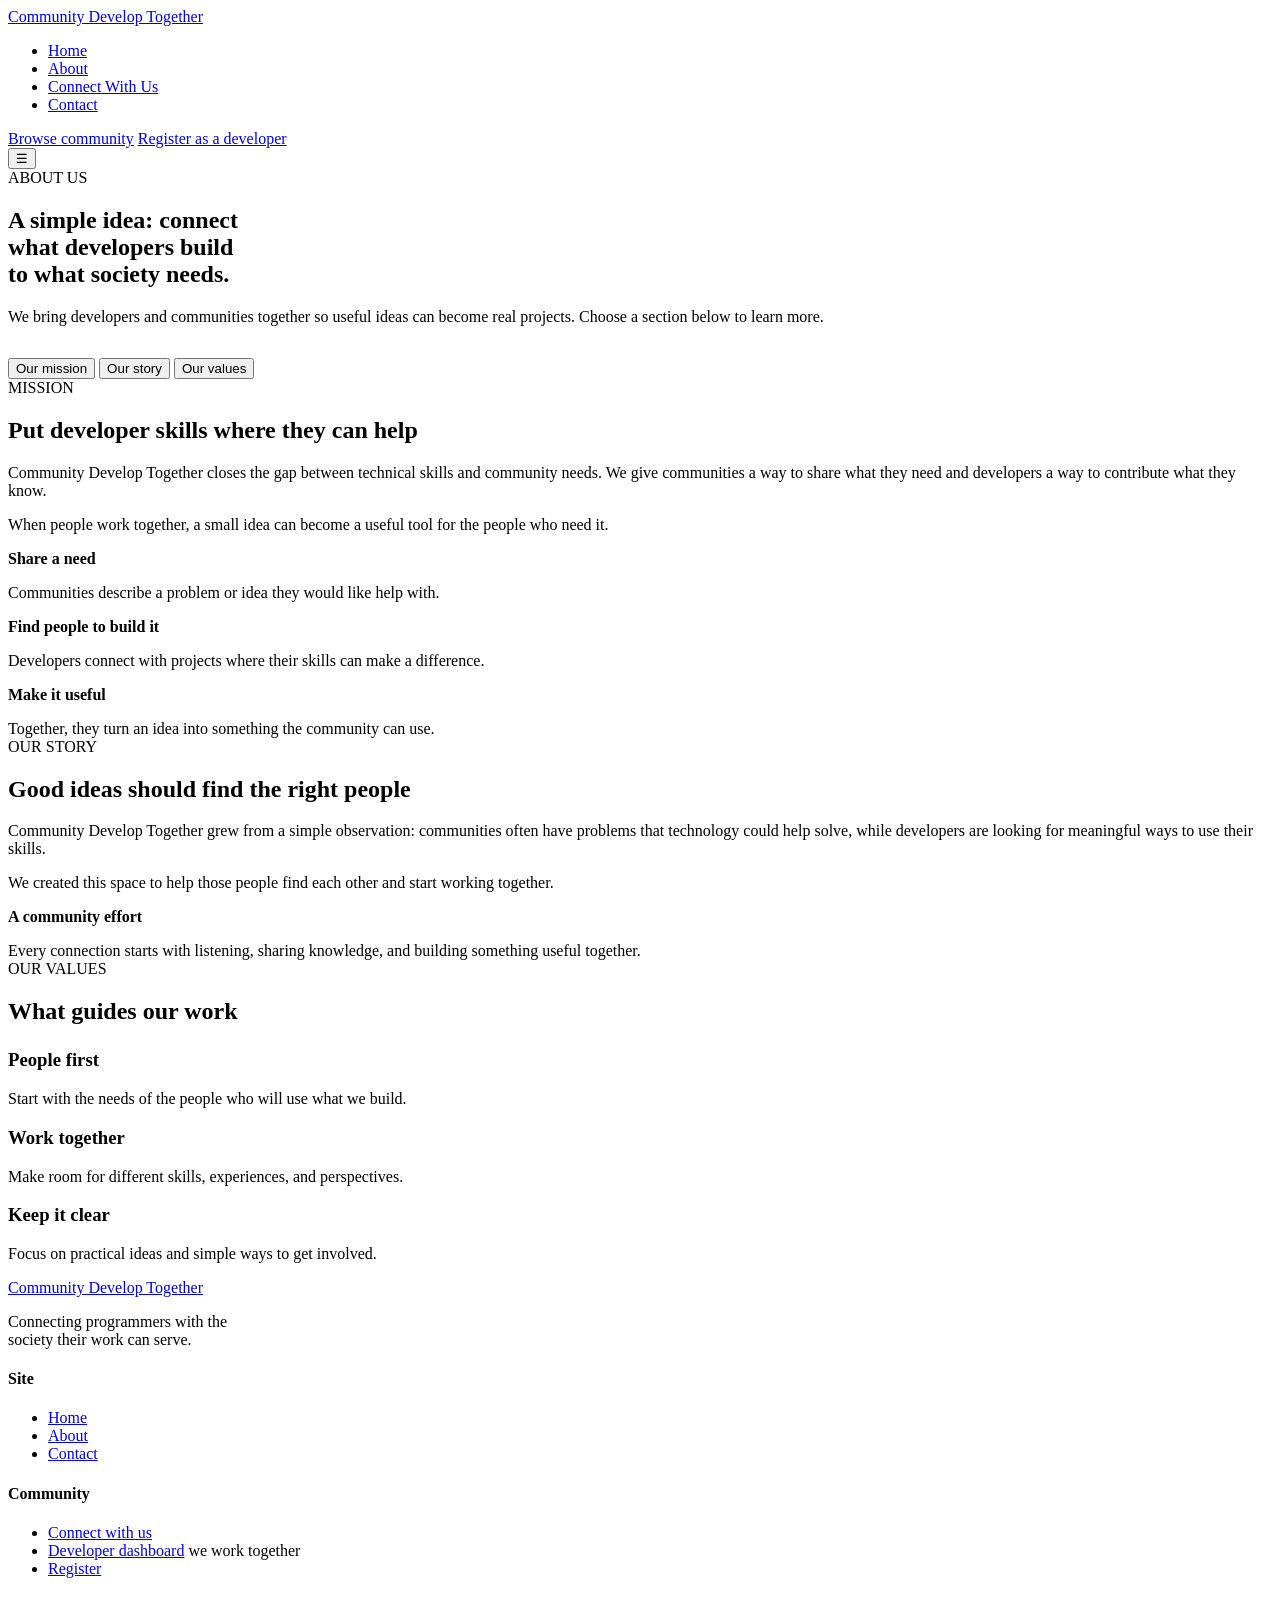
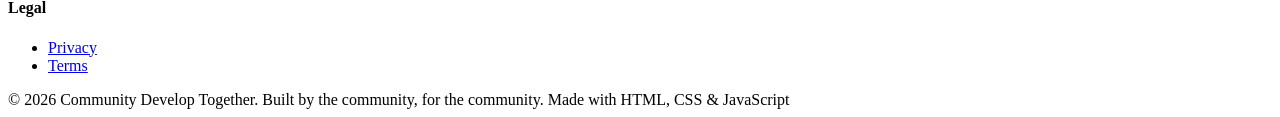
==== commit 184f3c40: "Add files via upload" ====
--- a/about.html
+++ b/about.html
@@ -1,252 +1,150 @@
-<!DOCTYPE html>
-<html lang="en">
-
-<head>
-
-    <meta charset="UTF-8">
-
-    <meta name="viewport"
-          content="width=device-width, initial-scale=1.0">
-
-    <title>About Eoto Properties</title>
-
-        <link rel="stylesheet"
-            href="css/styles.css">
-
-</head>
-
-<body>
-
-
-<header class="header">
-
-    <div class="logo">
-        EOTO <span>PROPERTIES</span>
-    </div>
-
-    <button class="menu-button"
-            id="menuButton">
-        ☰
-    </button>
-
-    <nav id="navigation">
-        <a href="home.html">Home</a>
-        <a href="connectivity.html">🌐 Connectivity Hub</a>
-        <a href="properties.html">Properties & Projects</a>
-        <a href="agreements.html">📜 Digital Agreements</a>
-        <a href="dashboard.html">Dashboard</a>
-        <a href="about.html" class="active">About</a>
-        <a href="contact.html">Contact</a>
-        <a href="signout.html">Sign Out</a>
-    </nav>
-
-</header>
-
-
-<section class="page-banner about-banner">
-
-    <p class="small-title">
-        ABOUT EOTO
-    </p>
-
-    <h1>
-        Build With Us
-    </h1>
-
-    <p>
-        We guide you from property planning
-        to successful ownership.
-    </p>
-
-</section>
-
-<section class="section">
-
-    <p class="small-title">GALLERY</p>
-
-    <h2>Our Properties</h2>
-
-    <div class="gallery">
-
-        <img src="image/properties%202.jpg" alt="Property 2">
-
-        <img src="image/properties%203.webp" alt="Property 3">
-
-        <img src="image/properties%205%20team.webp" alt="Property Team">
-
-    </div>
-
-</section>
-
-
-<section class="section">
-
-    <div class="two-columns">
-
-        <div>
-
-            <p class="small-title">
-                BUILD YOUR HOUSE
-            </p>
-
-            <h2>
-                How We Help You Build
-            </h2>
-
-
-            <div class="step">
-
-                <h3>
-                    01. Choose Your Location
-                </h3>
-
-                <p>
-                    We help you understand the
-                    location, accessibility and
-                    future development potential.
-                </p>
-
-            </div>
-
-
-            <div class="step">
-
-                <h3>
-                    02. Plan Your Budget
-                </h3>
-
-                <p>
-                    We help you plan construction
-                    and property management costs.
-                </p>
-
-            </div>
-
-
-            <div class="step">
-
-                <h3>
-                    03. Design Your House
-                </h3>
-
-                <p>
-                    Work with professionals to
-                    develop suitable building plans.
-                </p>
-
-            </div>
-
-
-            <div class="step">
-
-                <h3>
-                    04. Construction
-                </h3>
-
-                <p>
-                    Monitor the construction process
-                    and project progress.
-                </p>
-
-            </div>
-
-
-            <div class="step">
-
-                <h3>
-                    05. Property Management
-                </h3>
-
-                <p>
-                    Manage the completed property
-                    for personal use or investment.
-                </p>
-
-            </div>
-
-        </div>
-
-
-        <div class="information-box">
-
-            <p class="small-title">
-                INVESTMENT LOGIC
-            </p>
-
-            <h2>
-                Invest Smart
-            </h2>
-
-            <p>
-                Before purchasing property,
-                consider several important factors.
-            </p>
-
-            <ul>
-
-                <li>
-                    Location
-                </li>
-
-                <li>
-                    Property price
-                </li>
-
-                <li>
-                    Construction cost
-                </li>
-
-                <li>
-                    Rental demand
-                </li>
-
-                <li>
-                    Property appreciation
-                </li>
-
-                <li>
-                    Maintenance costs
-                </li>
-
-                <li>
-                    Legal documentation
-                </li>
-
-            </ul>
-
-        </div>
-
-    </div>
-
-</section>
-
-
-<footer class="footer">
-
-    <div>
-
-        <h2>
-            EOTO PROPERTIES
-        </h2>
-
-        <p>
-            Facebook · WhatsApp · Snapchat · Telegram
-        </p>
-
-    </div>
-
-    <div class="copyright">
-
-        © <span id="year"></span>
-        Eoto Properties Management.
-
-    </div>
-
-</footer>
-
-
-<script src="css/js/script.js"></script>
-
-</body>
-
-</html>+<!DOCTYPE html>
+<html lang="en">
+<head>
+<meta charset="UTF-8">
+<meta name="viewport" content="width=device-width, initial-scale=1.0">
+<title>About — Community Develop Together</title>
+<meta name="description" content="Learn about the mission, story, and values behind Community Develop Together.">
+<link rel="stylesheet" href="css/style.css">
+</head>
+<body>
+
+<header class="site-header">
+  <nav class="nav" aria-label="Main navigation">
+    <a href="index.html" class="brand"><span class="dot"></span> Community Develop Together</a>
+    <ul class="nav-links">
+      <li><a href="index.html">Home</a></li>
+      <li><a href="about.html" class="active" aria-current="page">About</a></li>
+      <li><a href="connect.html">Connect With Us</a></li>
+      <li><a href="contact.html">Contact</a></li>
+    </ul>
+    <div class="nav-cta">
+      <a href="connect.html" class="btn btn-ghost">Browse community</a>
+      <a href="index.html#dev-hub" class="btn btn-primary">Register as a developer</a>
+    </div>
+    <button class="nav-toggle" aria-label="Toggle menu" aria-expanded="false">☰</button>
+  </nav>
+</header>
+
+<main>
+  <section class="hero" style="padding-bottom:1rem;">
+    <div class="wrap">
+      <span class="eyebrow">ABOUT US</span>
+      <h1 style="max-width:20ch;">A simple idea: connect what developers build to what society needs.</h1>
+      <p class="lead">We bring developers and communities together so useful ideas can become real projects. Choose a section below to learn more.</p>
+    </div>
+  </section>
+
+  <section style="padding-top:0;">
+    <div class="wrap">
+      <div class="idea-menu" role="tablist" aria-label="About sections">
+        <button id="tab-mission" class="active" type="button" role="tab" aria-selected="true" aria-controls="panel-mission" data-target="panel-mission">Our mission</button>
+        <button id="tab-story" type="button" role="tab" aria-selected="false" aria-controls="panel-story" data-target="panel-story">Our story</button>
+        <button id="tab-values" type="button" role="tab" aria-selected="false" aria-controls="panel-values" data-target="panel-values">Our values</button>
+      </div>
+
+      <div class="idea-panel active" id="panel-mission" role="tabpanel" aria-labelledby="tab-mission" aria-hidden="false">
+        <div class="grid2">
+          <div>
+            <span class="eyebrow">MISSION</span>
+            <h2>Put developer skills where they can help</h2>
+            <p>Community Develop Together closes the gap between technical skills and community needs. We give communities a way to share what they need and developers a way to contribute what they know.</p>
+            <p>When people work together, a small idea can become a useful tool for the people who need it.</p>
+          </div>
+          <div class="value-grid" style="grid-template-columns:1fr;">
+            <div class="value-card">
+              <h3 style="font-size:1rem;">Share a need</h3>
+              <p style="margin:0;">Communities describe a problem or idea they would like help with.</p>
+            </div>
+            <div class="value-card">
+              <h3 style="font-size:1rem;">Find people to build it</h3>
+              <p style="margin:0;">Developers connect with projects where their skills can make a difference.</p>
+            </div>
+            <div class="value-card">
+              <h3 style="font-size:1rem;">Make it useful</h3>
+              <p style="margin:0;">Together, they turn an idea into something the community can use.</p>
+            </div>
+          </div>
+        </div>
+      </div>
+
+      <div class="idea-panel" id="panel-story" role="tabpanel" aria-labelledby="tab-story" aria-hidden="true">
+        <div class="grid2">
+          <div>
+            <span class="eyebrow">OUR STORY</span>
+            <h2>Good ideas should find the right people</h2>
+            <p>Community Develop Together grew from a simple observation: communities often have problems that technology could help solve, while developers are looking for meaningful ways to use their skills.</p>
+            <p>We created this space to help those people find each other and start working together.</p>
+          </div>
+          <div class="value-card">
+            <h3 style="font-size:1rem;">A community effort</h3>
+            <p style="margin:0;">Every connection starts with listening, sharing knowledge, and building something useful together.</p>
+          </div>
+        </div>
+      </div>
+
+      <div class="idea-panel" id="panel-values" role="tabpanel" aria-labelledby="tab-values" aria-hidden="true">
+        <span class="eyebrow">OUR VALUES</span>
+        <h2 style="margin-bottom:1.5rem;">What guides our work</h2>
+        <div class="value-grid">
+          <div class="value-card">
+            <h3>People first</h3>
+            <p>Start with the needs of the people who will use what we build.</p>
+          </div>
+          <div class="value-card">
+            <h3>Work together</h3>
+            <p>Make room for different skills, experiences, and perspectives.</p>
+          </div>
+          <div class="value-card">
+            <h3>Keep it clear</h3>
+            <p>Focus on practical ideas and simple ways to get involved.</p>
+          </div>
+        </div>
+      </div>
+    </div>
+  </section>
+</main>
+
+<footer class="site-footer">
+  <div class="wrap">
+    <div class="footer-grid">
+      <div>
+        <a href="index.html" class="brand"><span class="dot"></span> Community Develop Together</a>
+        <p style="margin-top:1rem; max-width:32ch;">Connecting programmers with the society their work can serve.</p>
+      </div>
+      <div>
+        <h4>Site</h4>
+        <ul>
+          <li><a href="index.html">Home</a></li>
+          <li><a href="about.html">About</a></li>
+          <li><a href="contact.html">Contact</a></li>
+        </ul>
+      </div>
+      <div>
+        <h4>Community</h4>
+        <ul>
+          <li><a href="connect.html">Connect with us</a></li>
+          <li><a href="index.html#dev-hub">Developer dashboard</a> <span>we  work together </span></li>
+          <li><a href="index.html#dev-hub">Register</a></li>
+        </ul>
+      </div>
+      <div>
+        <h4>Legal</h4>
+        <ul>
+          <li><a href="legal/privacy.html">Privacy</a></li>
+          <li><a href="legal/terms.html">Terms</a></li>
+        </ul>
+
+        
+      </div>
+    </div>
+    <div class="footer-bottom">
+      <span>© 2026 Community Develop Together. Built by the community, for the community.</span>
+      <span>Made with HTML, CSS &amp; JavaScript</span>
+    </div>
+  </div>
+</footer>
+
+<script src="js/script.js"></script>
+</body>
+</html>
